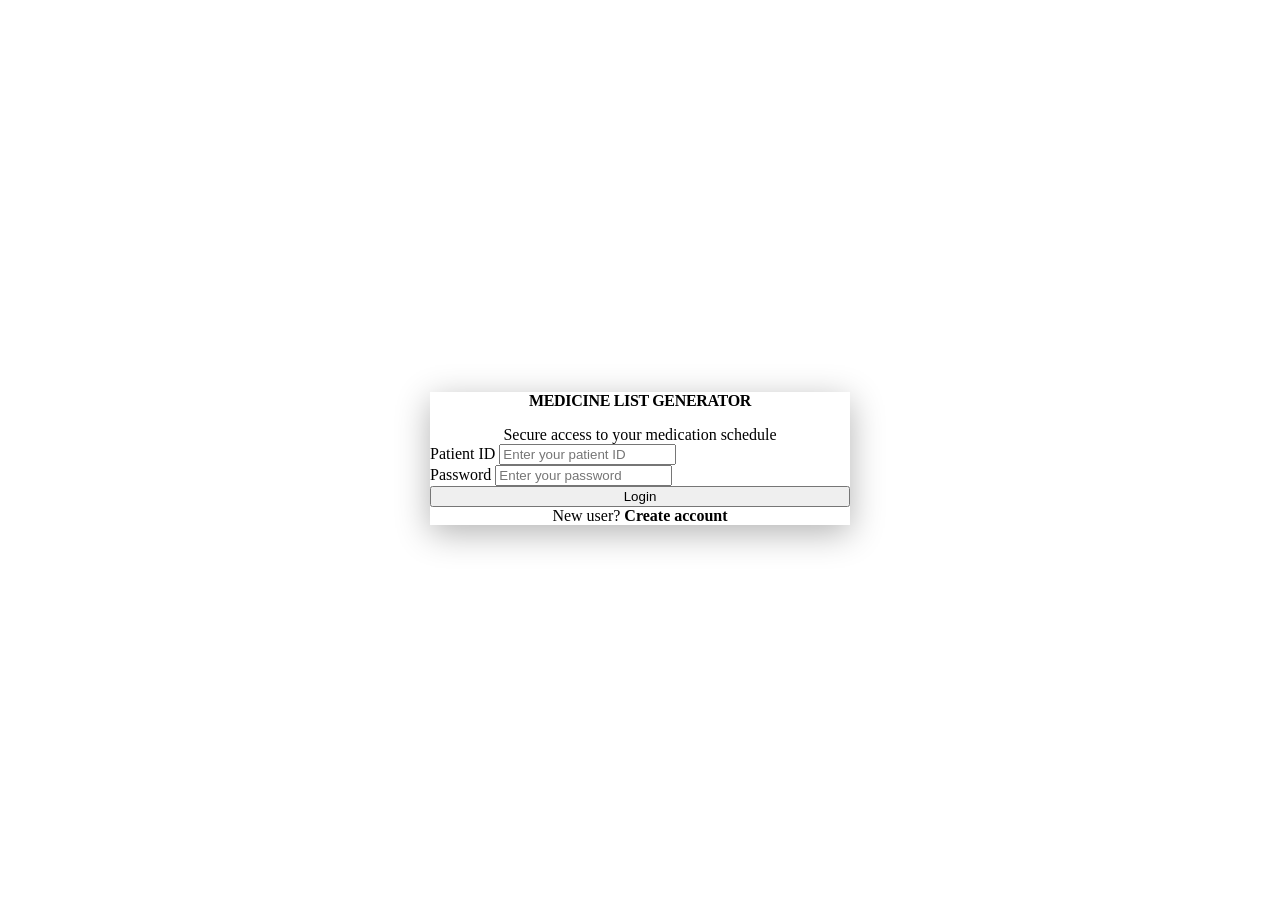
==== medicineList/frontend/templates/login.html @ e694bdbb "Merge commit '9a37bed16a55d619034d635b37abc70b6c9b1c50' as 'medicineList'" ====
<!DOCTYPE html>
<html lang="en">
<head>
    <meta charset="UTF-8">
    <meta name="viewport" content="width=device-width, initial-scale=1.0">
    <meta name="description" content="Login to Medicine List Generator - Secure access to your medication schedule">
    <title>Login - Medicine List Generator</title>
    <link rel="stylesheet" href="/static/css/styles.css">
    <style>
        /* Auth Page Styles */
        .auth-page {
            min-height: 100vh;
            display: flex;
            align-items: center;
            justify-content: center;
            background: var(--bg-primary);
            padding: var(--spacing-md);
        }
        
        .auth-container {
            max-width: 420px;
            width: 100%;
            background: var(--bg-surface);
            border: 2px solid var(--border-primary);
            padding: var(--spacing-lg);
            box-shadow: 0 8px 32px rgba(0, 0, 0, 0.3);
        }
        
        .auth-title {
            font-family: var(--font-display);
            font-size: var(--text-xl);
            font-weight: 800;
            color: var(--text-primary);
            margin: 0 0 var(--spacing-md) 0;
            text-transform: uppercase;
            letter-spacing: -0.02em;
            text-align: center;
        }
        
        .auth-subtitle {
            font-size: var(--text-sm);
            color: var(--text-tertiary);
            text-align: center;
            margin-bottom: var(--spacing-lg);
        }
        
        .auth-form {
            display: flex;
            flex-direction: column;
            gap: var(--spacing-md);
        }
        
        .auth-toggle {
            text-align: center;
            margin-top: var(--spacing-lg);
            padding-top: var(--spacing-lg);
            border-top: 2px solid var(--border-secondary);
        }
        
        .auth-toggle p {
            font-size: var(--text-sm);
            color: var(--text-secondary);
            margin: 0;
        }
        
        .auth-toggle a {
            color: var(--accent-primary);
            text-decoration: none;
            font-weight: 700;
            transition: var(--transition-fast);
        }
        
        .auth-toggle a:hover {
            color: var(--accent-secondary);
            text-decoration: underline;
        }
        
        .error-message {
            background: rgba(220, 38, 38, 0.1);
            color: var(--error);
            padding: var(--spacing-md);
            border: 2px solid var(--error);
            border-radius: var(--border-radius-sm);
            margin-bottom: var(--spacing-md);
            display: none;
            font-size: var(--text-sm);
            font-weight: 600;
            role="alert";
        }
        
        .success-message {
            background: rgba(0, 168, 107, 0.1);
            color: var(--success);
            padding: var(--spacing-md);
            border: 2px solid var(--success);
            border-radius: var(--border-radius-sm);
            margin-bottom: var(--spacing-md);
            display: none;
            font-size: var(--text-sm);
            font-weight: 600;
            role="status";
        }
        
        /* Registration Modal Styles */
        .register-modal {
            display: none;
            position: fixed;
            top: 0;
            left: 0;
            width: 100%;
            height: 100%;
            background: rgba(0, 0, 0, 0.85);
            z-index: 10000;
            align-items: center;
            justify-content: center;
            padding: var(--spacing-md);
        }
        
        .register-modal.active {
            display: flex;
            animation: fadeIn 0.2s ease-out;
        }
        
        @keyframes fadeIn {
            from { opacity: 0; }
            to { opacity: 1; }
        }
        
        .register-modal-content {
            background: var(--bg-surface);
            border: 2px solid var(--border-primary);
            border-radius: var(--border-radius-md);
            max-width: 500px;
            width: 100%;
            max-height: 90vh;
            overflow-y: auto;
            box-shadow: 0 8px 32px rgba(0, 0, 0, 0.3);
        }
        
        .register-modal-header {
            display: flex;
            justify-content: space-between;
            align-items: center;
            padding: var(--spacing-md);
            border-bottom: 2px solid var(--border-secondary);
        }
        
        .register-modal-header h2 {
            font-family: var(--font-display);
            font-size: var(--text-lg);
            font-weight: 800;
            color: var(--text-primary);
            margin: 0;
            text-transform: uppercase;
            letter-spacing: -0.02em;
        }
        
        .register-modal-close {
            background: transparent;
            border: none;
            font-size: 2rem;
            color: var(--text-tertiary);
            cursor: pointer;
            padding: 0;
            line-height: 1;
            width: 40px;
            height: 40px;
            min-width: 40px;
            min-height: 40px;
            display: flex;
            align-items: center;
            justify-content: center;
            border-radius: var(--border-radius-sm);
            transition: var(--transition-fast);
        }
        
        .register-modal-close:hover {
            background: var(--bg-elevated);
            color: var(--text-primary);
        }
        
        .register-modal-body {
            padding: var(--spacing-lg);
        }
        
        .form-grid {
            display: grid;
            grid-template-columns: 1fr;
            gap: var(--spacing-md);
        }
        
        /* Tablet and Desktop Styles */
        @media (min-width: 640px) {
            .auth-page {
                padding: var(--spacing-xl);
            }
            
            .auth-container {
                padding: var(--spacing-xl);
            }
            
            .auth-title {
                font-size: var(--text-2xl);
            }
            
            .form-grid {
                grid-template-columns: 1fr 1fr;
            }
        }
    </style>
</head>
<body>
    <div class="auth-page">
        <main class="auth-container" role="main">
            <h1 class="auth-title">Medicine List Generator</h1>
            <p class="auth-subtitle">Secure access to your medication schedule</p>
            
            <div class="error-message" id="errorMessage" role="alert"></div>
            <div class="success-message" id="successMessage" role="status"></div>
            
            <form class="auth-form" id="loginForm" aria-label="Login form">
                <div class="form-group">
                    <label for="patient_id">Patient ID</label>
                    <input type="text" id="patient_id" name="patient_id" required 
                           placeholder="Enter your patient ID" autocomplete="username" aria-required="true">
                </div>
                
                <div class="form-group">
                    <label for="password">Password</label>
                    <input type="password" id="password" name="password" required 
                           placeholder="Enter your password" autocomplete="current-password" aria-required="true">
                </div>
                
                <button type="submit" class="btn btn-primary">Login</button>
            </form>
            
            <div class="auth-toggle">
                <p>New user? <a href="#" id="showRegisterModal">Create account</a></p>
            </div>
        </main>
    </div>
    
    <!-- Registration Modal -->
    <div class="register-modal" id="registerModal" role="dialog" aria-modal="true" aria-labelledby="register-title">
        <div class="register-modal-content">
            <div class="register-modal-header">
                <h2 id="register-title">Create Account</h2>
                <button class="register-modal-close" id="closeRegisterModal" aria-label="Close registration modal">&times;</button>
            </div>
            
            <div class="register-modal-body">
                <div class="error-message" id="registerErrorMessage" role="alert"></div>
                <div class="success-message" id="registerSuccessMessage" role="status"></div>
                
                <form class="auth-form" id="registerForm" aria-label="Registration form">
                    <div class="form-group">
                        <label for="reg_name">Full Name</label>
                        <input type="text" id="reg_name" name="name" required 
                               placeholder="Enter your full name" aria-required="true">
                    </div>
                    
                    <div class="form-grid">
                        <div class="form-group">
                            <label for="reg_age">Age</label>
                            <input type="number" id="reg_age" name="age" required 
                                   placeholder="Age" min="1" max="120" aria-required="true">
                        </div>
                        
                        <div class="form-group">
                            <label for="reg_email">Email (Optional)</label>
                            <input type="email" id="reg_email" name="email" 
                                   placeholder="Email address">
                        </div>
                    </div>
                    
                    <div class="form-group">
                        <label for="reg_patient_id">Choose Patient ID</label>
                        <input type="text" id="reg_patient_id" name="patient_id" required 
                               placeholder="Create a unique ID" aria-required="true">
                    </div>
                    
                    <div class="form-group">
                        <label for="reg_password">Password</label>
                        <input type="password" id="reg_password" name="password" required 
                               placeholder="Create a password" minlength="6" aria-required="true">
                    </div>
                    
                    <div class="form-group">
                        <label for="reg_confirm_password">Confirm Password</label>
                        <input type="password" id="reg_confirm_password" name="confirm_password" required 
                               placeholder="Confirm your password" minlength="6" aria-required="true">
                    </div>
                    
                    <button type="submit" class="btn btn-primary">Create Account</button>
                </form>
            </div>
        </div>
    </div>
    
    <script src="/static/js/config.js"></script>
    <script src="/static/js/auth.js"></script>
</body>
</html>
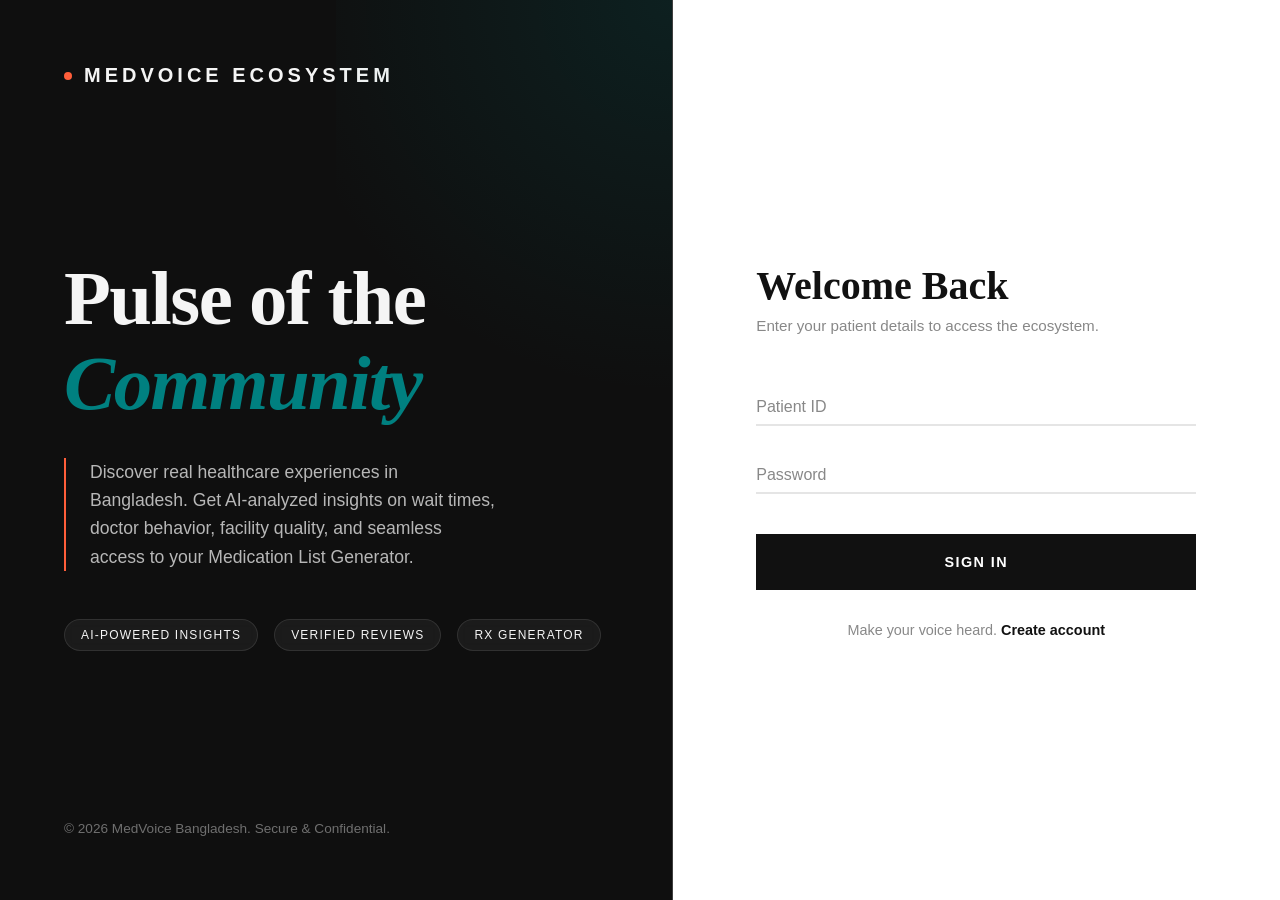
==== commit 1c911c81: "Add backend dev requirements & virtualenv scripts Add backend/requirements_dev.txt listing developme" ====
--- a/medicineList/frontend/templates/login.html
+++ b/medicineList/frontend/templates/login.html
@@ -7,244 +7,505 @@
     <title>Login - Medicine List Generator</title>
     <link rel="stylesheet" href="/static/css/styles.css">
     <style>
-        /* Auth Page Styles */
-        .auth-page {
+        /* Modern Editorial / Magazine Aesthetic */
+        :root {
+            --bg-dark: #0f0f0f;
+            --bg-light: #ffffff;
+            --accent-primary: #ff5e3a; /* Vibrant Coral */
+            --accent-secondary: #008080; /* Muted Teal */
+            
+            --text-dark: #111111;
+            --text-light: #f5f5f5;
+            --text-muted: #888888;
+            
+            --border-color: rgba(0, 0, 0, 0.1);
+            --border-light: rgba(255, 255, 255, 0.2);
+            
+            --font-display: 'Playfair Display', serif;
+            --font-sans: 'Inter', -apple-system, BlinkMacSystemFont, 'Segoe UI', Roboto, sans-serif;
+            
+            --transition: 0.4s cubic-bezier(0.16, 1, 0.3, 1);
+        }
+
+        /* Minimal Reset */
+        * { margin: 0; padding: 0; box-sizing: border-box; }
+        
+        body {
+            font-family: var(--font-sans);
+            background-color: var(--bg-dark);
+            color: var(--text-dark);
+            overflow-x: hidden;
+            -webkit-font-smoothing: antialiased;
+        }
+
+        /* Split Layout Container */
+        .split-layout {
+            display: flex;
             min-height: 100vh;
+            width: 100vw;
+        }
+
+        /* Hero Section (Left Side) */
+        .hero-section {
+            flex: 1;
+            background-color: var(--bg-dark);
+            color: var(--text-light);
+            padding: 4rem;
+            display: flex;
+            flex-direction: column;
+            justify-content: space-between;
+            position: relative;
+            overflow: hidden;
+            border-right: 1px solid var(--border-light);
+        }
+
+        .hero-section::before {
+            content: '';
+            position: absolute;
+            top: -50%; right: -50%;
+            width: 100%; height: 100%;
+            background: radial-gradient(circle, var(--accent-secondary) 0%, transparent 70%);
+            opacity: 0.15;
+            animation: pulse-glow 15s infinite alternate ease-in-out;
+        }
+
+        @keyframes pulse-glow {
+            0% { transform: scale(1) translate(0, 0); }
+            100% { transform: scale(1.2) translate(-5%, 5%); }
+        }
+
+        .hero-header .logo {
+            font-family: var(--font-sans);
+            font-weight: 800;
+            font-size: 1.25rem;
+            letter-spacing: 0.2em;
+            text-transform: uppercase;
+            color: var(--text-light);
+            display: flex;
+            align-items: center;
+            gap: 0.75rem;
+        }
+        
+        .logo-dot {
+            width: 8px; height: 8px;
+            background: var(--accent-primary);
+            border-radius: 50%;
+        }
+
+        .hero-content {
+            z-index: 1;
+            max-width: 600px;
+        }
+
+        .hero-title {
+            font-family: var(--font-display);
+            font-size: clamp(3rem, 6vw, 5.5rem);
+            font-weight: 700;
+            line-height: 1.1;
+            margin-bottom: 2rem;
+            color: var(--text-light);
+            letter-spacing: -0.02em;
+        }
+
+        .hero-title span {
+            display: block;
+            color: var(--accent-secondary);
+            font-style: italic;
+        }
+
+        .hero-description {
+            font-size: 1.1rem;
+            line-height: 1.6;
+            color: rgba(255, 255, 255, 0.7);
+            max-width: 80%;
+            border-left: 2px solid var(--accent-primary);
+            padding-left: 1.5rem;
+        }
+
+        .ecosystem-badges {
+            display: flex;
+            gap: 1rem;
+            margin-top: 3rem;
+            flex-wrap: wrap;
+        }
+
+        .badge {
+            background: rgba(255, 255, 255, 0.05);
+            border: 1px solid rgba(255, 255, 255, 0.1);
+            padding: 0.5rem 1rem;
+            border-radius: 100px;
+            font-size: 0.75rem;
+            text-transform: uppercase;
+            letter-spacing: 0.1em;
+            color: var(--text-light);
+            backdrop-filter: blur(4px);
+        }
+
+        /* Form Section (Right Side) */
+        .form-section {
+            flex: 1;
+            background-color: var(--bg-light);
             display: flex;
             align-items: center;
             justify-content: center;
-            background: var(--bg-primary);
-            padding: var(--spacing-md);
-        }
-        
+            padding: 2rem;
+            position: relative;
+        }
+
         .auth-container {
-            max-width: 420px;
             width: 100%;
-            background: var(--bg-surface);
-            border: 2px solid var(--border-primary);
-            padding: var(--spacing-lg);
-            box-shadow: 0 8px 32px rgba(0, 0, 0, 0.3);
-        }
-        
-        .auth-title {
+            max-width: 440px;
+            animation: fade-slide-up 0.8s var(--transition) forwards;
+            opacity: 0;
+            transform: translateY(20px);
+        }
+
+        @keyframes fade-slide-up {
+            to { opacity: 1; transform: translateY(0); }
+        }
+
+        .auth-header {
+            margin-bottom: 3rem;
+        }
+
+        .auth-header h2 {
             font-family: var(--font-display);
-            font-size: var(--text-xl);
-            font-weight: 800;
-            color: var(--text-primary);
-            margin: 0 0 var(--spacing-md) 0;
+            font-size: 2.5rem;
+            color: var(--text-dark);
+            margin-bottom: 0.5rem;
+        }
+
+        .auth-header p {
+            color: var(--text-muted);
+            font-size: 0.95rem;
+        }
+
+        .auth-form {
+            display: flex;
+            flex-direction: column;
+            gap: 1.5rem;
+        }
+
+        .form-group {
+            position: relative;
+        }
+
+        /* Floating Label Implementation */
+        .form-control {
+            width: 100%;
+            padding: 1rem 0 0.5rem 0;
+            font-size: 1rem;
+            font-family: var(--font-sans);
+            color: var(--text-dark);
+            background: transparent;
+            border: none;
+            border-bottom: 2px solid var(--border-color);
+            transition: var(--transition);
+        }
+
+        .form-control:focus {
+            outline: none;
+            border-bottom-color: var(--text-dark);
+        }
+
+        .form-label {
+            position: absolute;
+            left: 0;
+            top: 1rem;
+            font-size: 1rem;
+            color: var(--text-muted);
+            pointer-events: none;
+            transition: var(--transition);
+            transform-origin: left top;
+        }
+
+        /* Float the label when input is focused OR has content */
+        .form-control:focus ~ .form-label,
+        .form-control:not(:placeholder-shown) ~ .form-label {
+            transform: translateY(-1.2rem) scale(0.75);
+            color: var(--text-dark);
+            font-weight: 600;
+        }
+
+        /* Button Styling */
+        .btn {
+            display: inline-flex;
+            justify-content: center;
+            align-items: center;
+            padding: 1.25rem 2rem;
+            font-family: var(--font-sans);
+            font-weight: 600;
+            font-size: 0.9rem;
             text-transform: uppercase;
-            letter-spacing: -0.02em;
+            letter-spacing: 0.1em;
+            cursor: pointer;
+            transition: var(--transition);
+            width: 100%;
+            border: none;
+            position: relative;
+            overflow: hidden;
+            margin-top: 1rem;
+        }
+
+        .btn-primary {
+            background-color: var(--text-dark);
+            color: var(--bg-light);
+        }
+
+        .btn-primary::before {
+            content: '';
+            position: absolute;
+            top: 0; left: 0; width: 100%; height: 100%;
+            background-color: var(--accent-primary);
+            transform: scaleX(0);
+            transform-origin: right;
+            transition: transform 0.5s cubic-bezier(0.19, 1, 0.22, 1);
+            z-index: 0;
+        }
+
+        .btn-primary:hover::before {
+            transform: scaleX(1);
+            transform-origin: left;
+        }
+
+        .btn span {
+            position: relative;
+            z-index: 1;
+        }
+
+        /* Auth Toggle (Links) */
+        .auth-toggle {
+            margin-top: 2rem;
             text-align: center;
-        }
-        
-        .auth-subtitle {
-            font-size: var(--text-sm);
-            color: var(--text-tertiary);
-            text-align: center;
-            margin-bottom: var(--spacing-lg);
-        }
-        
-        .auth-form {
-            display: flex;
-            flex-direction: column;
-            gap: var(--spacing-md);
-        }
-        
-        .auth-toggle {
-            text-align: center;
-            margin-top: var(--spacing-lg);
-            padding-top: var(--spacing-lg);
-            border-top: 2px solid var(--border-secondary);
-        }
-        
-        .auth-toggle p {
-            font-size: var(--text-sm);
-            color: var(--text-secondary);
-            margin: 0;
-        }
-        
+            font-size: 0.9rem;
+            color: var(--text-muted);
+        }
+
         .auth-toggle a {
-            color: var(--accent-primary);
+            color: var(--text-dark);
             text-decoration: none;
-            font-weight: 700;
-            transition: var(--transition-fast);
-        }
-        
-        .auth-toggle a:hover {
-            color: var(--accent-secondary);
-            text-decoration: underline;
-        }
-        
+            font-weight: 600;
+            position: relative;
+            padding-bottom: 2px;
+        }
+
+        .auth-toggle a::after {
+            content: '';
+            position: absolute;
+            bottom: 0; left: 0;
+            width: 100%; height: 1px;
+            background-color: var(--text-dark);
+            transform: scaleX(0);
+            transform-origin: right;
+            transition: transform var(--transition);
+        }
+
+        .auth-toggle a:hover::after {
+            transform: scaleX(1);
+            transform-origin: left;
+        }
+
+        /* Messages */
+        .error-message, .success-message {
+            padding: 1rem;
+            margin-bottom: 2rem;
+            border-left: 4px solid;
+            font-size: 0.9rem;
+            display: none;
+        }
+
         .error-message {
-            background: rgba(220, 38, 38, 0.1);
-            color: var(--error);
-            padding: var(--spacing-md);
-            border: 2px solid var(--error);
-            border-radius: var(--border-radius-sm);
-            margin-bottom: var(--spacing-md);
-            display: none;
-            font-size: var(--text-sm);
-            font-weight: 600;
-            role="alert";
-        }
-        
+            background: rgba(220, 38, 38, 0.05);
+            color: #dc2626;
+            border-color: #dc2626;
+        }
+
         .success-message {
-            background: rgba(0, 168, 107, 0.1);
-            color: var(--success);
-            padding: var(--spacing-md);
-            border: 2px solid var(--success);
-            border-radius: var(--border-radius-sm);
-            margin-bottom: var(--spacing-md);
-            display: none;
-            font-size: var(--text-sm);
-            font-weight: 600;
-            role="status";
-        }
-        
-        /* Registration Modal Styles */
+            background: rgba(0, 168, 107, 0.05);
+            color: #00a86b;
+            border-color: #00a86b;
+        }
+
+        /* Registration Modal Layout Update */
         .register-modal {
             display: none;
             position: fixed;
-            top: 0;
-            left: 0;
-            width: 100%;
-            height: 100%;
-            background: rgba(0, 0, 0, 0.85);
-            z-index: 10000;
+            top: 0; left: 0; width: 100%; height: 100%;
+            background: rgba(15, 15, 15, 0.8);
+            backdrop-filter: blur(10px);
+            z-index: 1000;
             align-items: center;
             justify-content: center;
-            padding: var(--spacing-md);
-        }
-        
+            opacity: 0;
+            transition: opacity var(--transition);
+        }
+
         .register-modal.active {
             display: flex;
-            animation: fadeIn 0.2s ease-out;
-        }
-        
-        @keyframes fadeIn {
-            from { opacity: 0; }
-            to { opacity: 1; }
-        }
-        
+            opacity: 1;
+        }
+
         .register-modal-content {
-            background: var(--bg-surface);
-            border: 2px solid var(--border-primary);
-            border-radius: var(--border-radius-md);
+            background: var(--bg-light);
+            width: 100%;
             max-width: 500px;
-            width: 100%;
+            padding: 3rem;
+            position: relative;
+            transform: translateY(20px) scale(0.95);
+            transition: transform 0.5s cubic-bezier(0.16, 1, 0.3, 1);
             max-height: 90vh;
             overflow-y: auto;
-            box-shadow: 0 8px 32px rgba(0, 0, 0, 0.3);
-        }
-        
+            border-radius: 0; /* Keep it sharply edged for editorial look */
+        }
+
+        .register-modal.active .register-modal-content {
+            transform: translateY(0) scale(1);
+        }
+
         .register-modal-header {
+            margin-bottom: 2rem;
             display: flex;
             justify-content: space-between;
             align-items: center;
-            padding: var(--spacing-md);
-            border-bottom: 2px solid var(--border-secondary);
-        }
-        
-        .register-modal-header h2 {
+            border-bottom: 1px solid var(--border-color);
+            padding-bottom: 1rem;
+        }
+
+        .modal-title {
             font-family: var(--font-display);
-            font-size: var(--text-lg);
-            font-weight: 800;
-            color: var(--text-primary);
+            font-size: 2rem;
+            color: var(--text-dark);
             margin: 0;
-            text-transform: uppercase;
-            letter-spacing: -0.02em;
-        }
-        
+        }
+
         .register-modal-close {
-            background: transparent;
-            border: none;
+            background: none; border: none;
             font-size: 2rem;
-            color: var(--text-tertiary);
             cursor: pointer;
-            padding: 0;
+            color: var(--text-muted);
+            transition: color 0.2s;
             line-height: 1;
-            width: 40px;
-            height: 40px;
-            min-width: 40px;
-            min-height: 40px;
-            display: flex;
-            align-items: center;
-            justify-content: center;
-            border-radius: var(--border-radius-sm);
-            transition: var(--transition-fast);
-        }
-        
+        }
+
         .register-modal-close:hover {
-            background: var(--bg-elevated);
-            color: var(--text-primary);
-        }
-        
-        .register-modal-body {
-            padding: var(--spacing-lg);
-        }
-        
+            color: var(--text-dark);
+        }
+
         .form-grid {
             display: grid;
             grid-template-columns: 1fr;
-            gap: var(--spacing-md);
-        }
-        
-        /* Tablet and Desktop Styles */
+            gap: 1.5rem;
+        }
+
+        /* Responsive Design */
         @media (min-width: 640px) {
-            .auth-page {
-                padding: var(--spacing-xl);
-            }
-            
-            .auth-container {
-                padding: var(--spacing-xl);
-            }
-            
-            .auth-title {
-                font-size: var(--text-2xl);
-            }
-            
             .form-grid {
                 grid-template-columns: 1fr 1fr;
+            }
+        }
+
+        @media (max-width: 992px) {
+            .split-layout {
+                flex-direction: column;
+            }
+            .hero-section {
+                padding: 3rem 2rem;
+                flex: none;
+                min-height: 40vh;
+            }
+            .hero-title {
+                font-size: 2.5rem;
+                margin-top: 2rem;
+            }
+            .hero-description {
+                max-width: 100%;
+            }
+            .form-section {
+                padding: 3rem 2rem;
+            }
+            .auth-container {
+                max-width: 100%;
+            }
+            .register-modal-content {
+                padding: 2rem;
+                width: 90%;
             }
         }
     </style>
 </head>
 <body>
-    <div class="auth-page">
-        <main class="auth-container" role="main">
-            <h1 class="auth-title">Medicine List Generator</h1>
-            <p class="auth-subtitle">Secure access to your medication schedule</p>
-            
-            <div class="error-message" id="errorMessage" role="alert"></div>
-            <div class="success-message" id="successMessage" role="status"></div>
-            
-            <form class="auth-form" id="loginForm" aria-label="Login form">
-                <div class="form-group">
-                    <label for="patient_id">Patient ID</label>
-                    <input type="text" id="patient_id" name="patient_id" required 
-                           placeholder="Enter your patient ID" autocomplete="username" aria-required="true">
+    <div class="split-layout">
+        <!-- Editorial Hero Section -->
+        <section class="hero-section">
+            <div class="hero-header">
+                <div class="logo">
+                    <div class="logo-dot"></div>
+                    MedVoice Ecosystem
+                </div>
+            </div>
+            
+            <div class="hero-content">
+                <h1 class="hero-title">
+                    Pulse of the
+                    <span>Community</span>
+                </h1>
+                <p class="hero-description">
+                    Discover real healthcare experiences in Bangladesh. Get AI-analyzed insights on wait times, doctor behavior, facility quality, and seamless access to your Medication List Generator.
+                </p>
+                
+                <div class="ecosystem-badges">
+                    <span class="badge">AI-Powered Insights</span>
+                    <span class="badge">Verified Reviews</span>
+                    <span class="badge">Rx Generator</span>
+                </div>
+            </div>
+            
+            <div class="hero-footer">
+                <p style="font-size: 0.85rem; color: rgba(255,255,255,0.4);">
+                    &copy; 2026 MedVoice Bangladesh. Secure & Confidential.
+                </p>
+            </div>
+        </section>
+
+        <!-- Login Form Section -->
+        <section class="form-section">
+            <main class="auth-container" role="main">
+                <div class="auth-header">
+                    <h2>Welcome Back</h2>
+                    <p>Enter your patient details to access the ecosystem.</p>
                 </div>
                 
-                <div class="form-group">
-                    <label for="password">Password</label>
-                    <input type="password" id="password" name="password" required 
-                           placeholder="Enter your password" autocomplete="current-password" aria-required="true">
+                <div class="error-message" id="errorMessage" role="alert"></div>
+                <div class="success-message" id="successMessage" role="status"></div>
+                
+                <form class="auth-form" id="loginForm" aria-label="Login form">
+                    <div class="form-group">
+                        <input type="text" id="patient_id" name="patient_id" class="form-control" required placeholder=" " autocomplete="username" aria-required="true">
+                        <label for="patient_id" class="form-label">Patient ID</label>
+                    </div>
+                    
+                    <div class="form-group">
+                        <input type="password" id="password" name="password" class="form-control" required placeholder=" " autocomplete="current-password" aria-required="true">
+                        <label for="password" class="form-label">Password</label>
+                    </div>
+                    
+                    <button type="submit" class="btn btn-primary">
+                        <span>Sign In</span>
+                    </button>
+                </form>
+                
+                <div class="auth-toggle">
+                    <p>Make your voice heard. <a href="#" id="showRegisterModal">Create account</a></p>
                 </div>
-                
-                <button type="submit" class="btn btn-primary">Login</button>
-            </form>
-            
-            <div class="auth-toggle">
-                <p>New user? <a href="#" id="showRegisterModal">Create account</a></p>
-            </div>
-        </main>
+            </main>
+        </section>
     </div>
     
     <!-- Registration Modal -->
     <div class="register-modal" id="registerModal" role="dialog" aria-modal="true" aria-labelledby="register-title">
         <div class="register-modal-content">
             <div class="register-modal-header">
-                <h2 id="register-title">Create Account</h2>
+                <h2 id="register-title" class="modal-title">Join MedVoice</h2>
                 <button class="register-modal-close" id="closeRegisterModal" aria-label="Close registration modal">&times;</button>
             </div>
             
@@ -254,44 +515,40 @@
                 
                 <form class="auth-form" id="registerForm" aria-label="Registration form">
                     <div class="form-group">
-                        <label for="reg_name">Full Name</label>
-                        <input type="text" id="reg_name" name="name" required 
-                               placeholder="Enter your full name" aria-required="true">
+                        <input type="text" id="reg_name" name="name" class="form-control" required placeholder=" " aria-required="true">
+                        <label for="reg_name" class="form-label">Full Name</label>
                     </div>
                     
                     <div class="form-grid">
                         <div class="form-group">
-                            <label for="reg_age">Age</label>
-                            <input type="number" id="reg_age" name="age" required 
-                                   placeholder="Age" min="1" max="120" aria-required="true">
+                            <input type="number" id="reg_age" name="age" class="form-control" required placeholder=" " min="1" max="120" aria-required="true">
+                            <label for="reg_age" class="form-label">Age</label>
                         </div>
                         
                         <div class="form-group">
-                            <label for="reg_email">Email (Optional)</label>
-                            <input type="email" id="reg_email" name="email" 
-                                   placeholder="Email address">
+                            <input type="email" id="reg_email" name="email" class="form-control" placeholder=" ">
+                            <label for="reg_email" class="form-label">Email (Optional)</label>
                         </div>
                     </div>
                     
                     <div class="form-group">
-                        <label for="reg_patient_id">Choose Patient ID</label>
-                        <input type="text" id="reg_patient_id" name="patient_id" required 
-                               placeholder="Create a unique ID" aria-required="true">
+                        <input type="text" id="reg_patient_id" name="patient_id" class="form-control" required placeholder=" " aria-required="true">
+                        <label for="reg_patient_id" class="form-label">Choose Patient ID</label>
                     </div>
                     
                     <div class="form-group">
-                        <label for="reg_password">Password</label>
-                        <input type="password" id="reg_password" name="password" required 
-                               placeholder="Create a password" minlength="6" aria-required="true">
+                        <input type="password" id="reg_password" name="password" class="form-control" required placeholder=" " minlength="6" aria-required="true">
+                        <label for="reg_password" class="form-label">Password</label>
                     </div>
                     
                     <div class="form-group">
-                        <label for="reg_confirm_password">Confirm Password</label>
-                        <input type="password" id="reg_confirm_password" name="confirm_password" required 
-                               placeholder="Confirm your password" minlength="6" aria-required="true">
-                    </div>
-                    
-                    <button type="submit" class="btn btn-primary">Create Account</button>
+                        <input type="password" id="reg_confirm_password" name="confirm_password" class="form-control" required placeholder=" " minlength="6" aria-required="true">
+                        <label for="reg_confirm_password" class="form-label">Confirm Password</label>
+                    </div>
+                    
+                    <button type="submit" class="btn btn-primary">
+                        <span>Create Account</span>
+                    </button>
                 </form>
             </div>
         </div>
@@ -299,5 +556,25 @@
     
     <script src="/static/js/config.js"></script>
     <script src="/static/js/auth.js"></script>
+    <!-- Micro-interactions Script -->
+    <script>
+        document.addEventListener('DOMContentLoaded', () => {
+            // Add subtle parallax effect to the hero section
+            const heroSection = document.querySelector('.hero-section');
+            
+            if (window.innerWidth > 992 && heroSection) {
+                document.addEventListener('mousemove', (e) => {
+                    const x = e.clientX / window.innerWidth;
+                    const y = e.clientY / window.innerHeight;
+                    
+                    // Subtle background float
+                    const tiltX = (x - 0.5) * 15;
+                    const tiltY = (y - 0.5) * 15;
+                    
+                    heroSection.style.backgroundPosition = `${50 + tiltX}% ${50 + tiltY}%`;
+                });
+            }
+        });
+    </script>
 </body>
 </html>
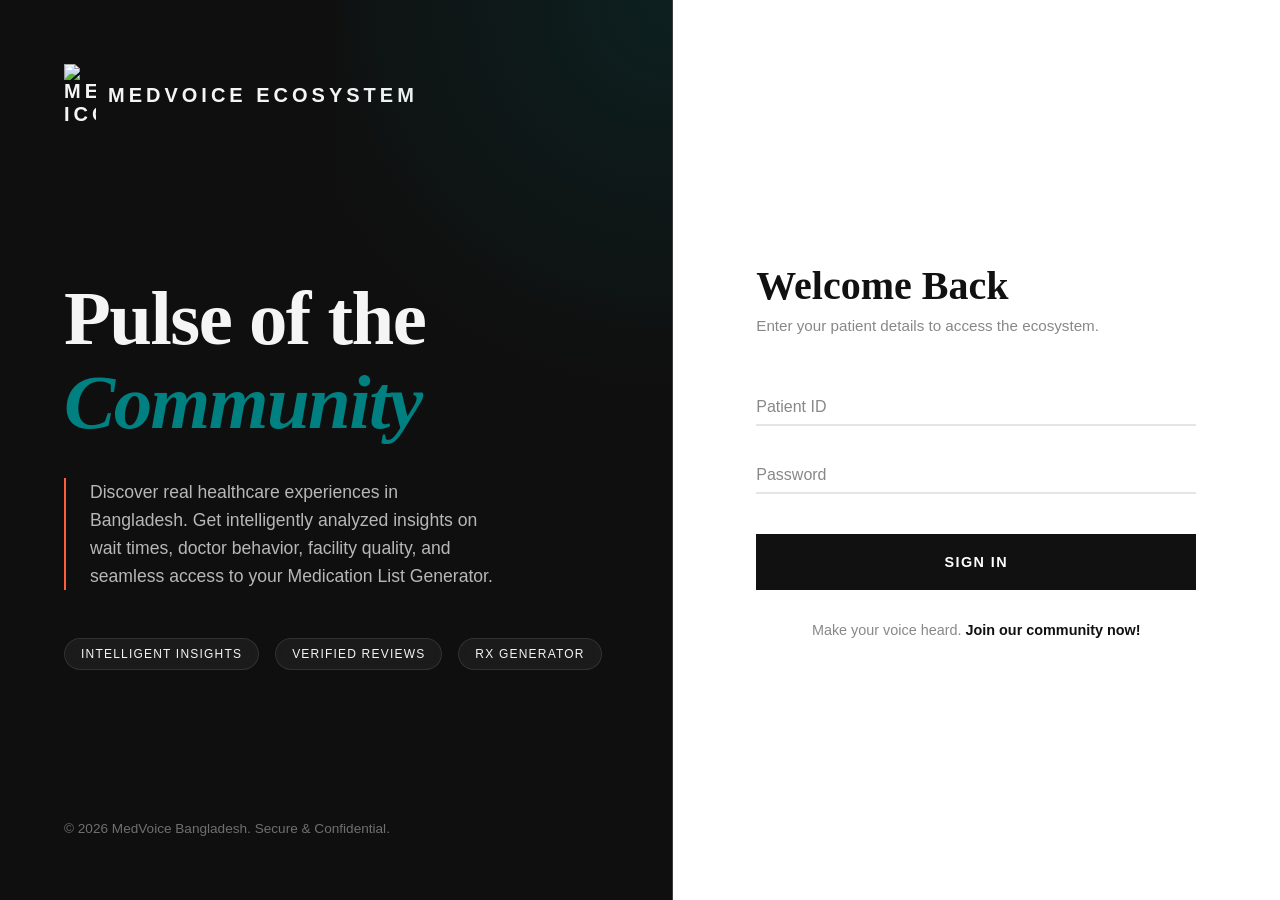
==== commit fe3d168c: "Update login UI and copy; add design image Replace decorative logo dot with site icon image and refi" ====
--- a/medicineList/frontend/templates/login.html
+++ b/medicineList/frontend/templates/login.html
@@ -439,7 +439,7 @@
         <section class="hero-section">
             <div class="hero-header">
                 <div class="logo">
-                    <div class="logo-dot"></div>
+                    <img src="/static/images/icon.png" alt="MedVoice Icon" style="width: 32px; height: auto;">
                     MedVoice Ecosystem
                 </div>
             </div>
@@ -450,11 +450,11 @@
                     <span>Community</span>
                 </h1>
                 <p class="hero-description">
-                    Discover real healthcare experiences in Bangladesh. Get AI-analyzed insights on wait times, doctor behavior, facility quality, and seamless access to your Medication List Generator.
+                    Discover real healthcare experiences in Bangladesh. Get intelligently analyzed insights on wait times, doctor behavior, facility quality, and seamless access to your Medication List Generator.
                 </p>
                 
                 <div class="ecosystem-badges">
-                    <span class="badge">AI-Powered Insights</span>
+                    <span class="badge">Intelligent Insights</span>
                     <span class="badge">Verified Reviews</span>
                     <span class="badge">Rx Generator</span>
                 </div>
@@ -495,7 +495,7 @@
                 </form>
                 
                 <div class="auth-toggle">
-                    <p>Make your voice heard. <a href="#" id="showRegisterModal">Create account</a></p>
+                    <p>Make your voice heard. <a href="#" id="showRegisterModal">Join our community now!</a></p>
                 </div>
             </main>
         </section>
@@ -547,7 +547,7 @@
                     </div>
                     
                     <button type="submit" class="btn btn-primary">
-                        <span>Create Account</span>
+                        <span>Join our community now!</span>
                     </button>
                 </form>
             </div>
